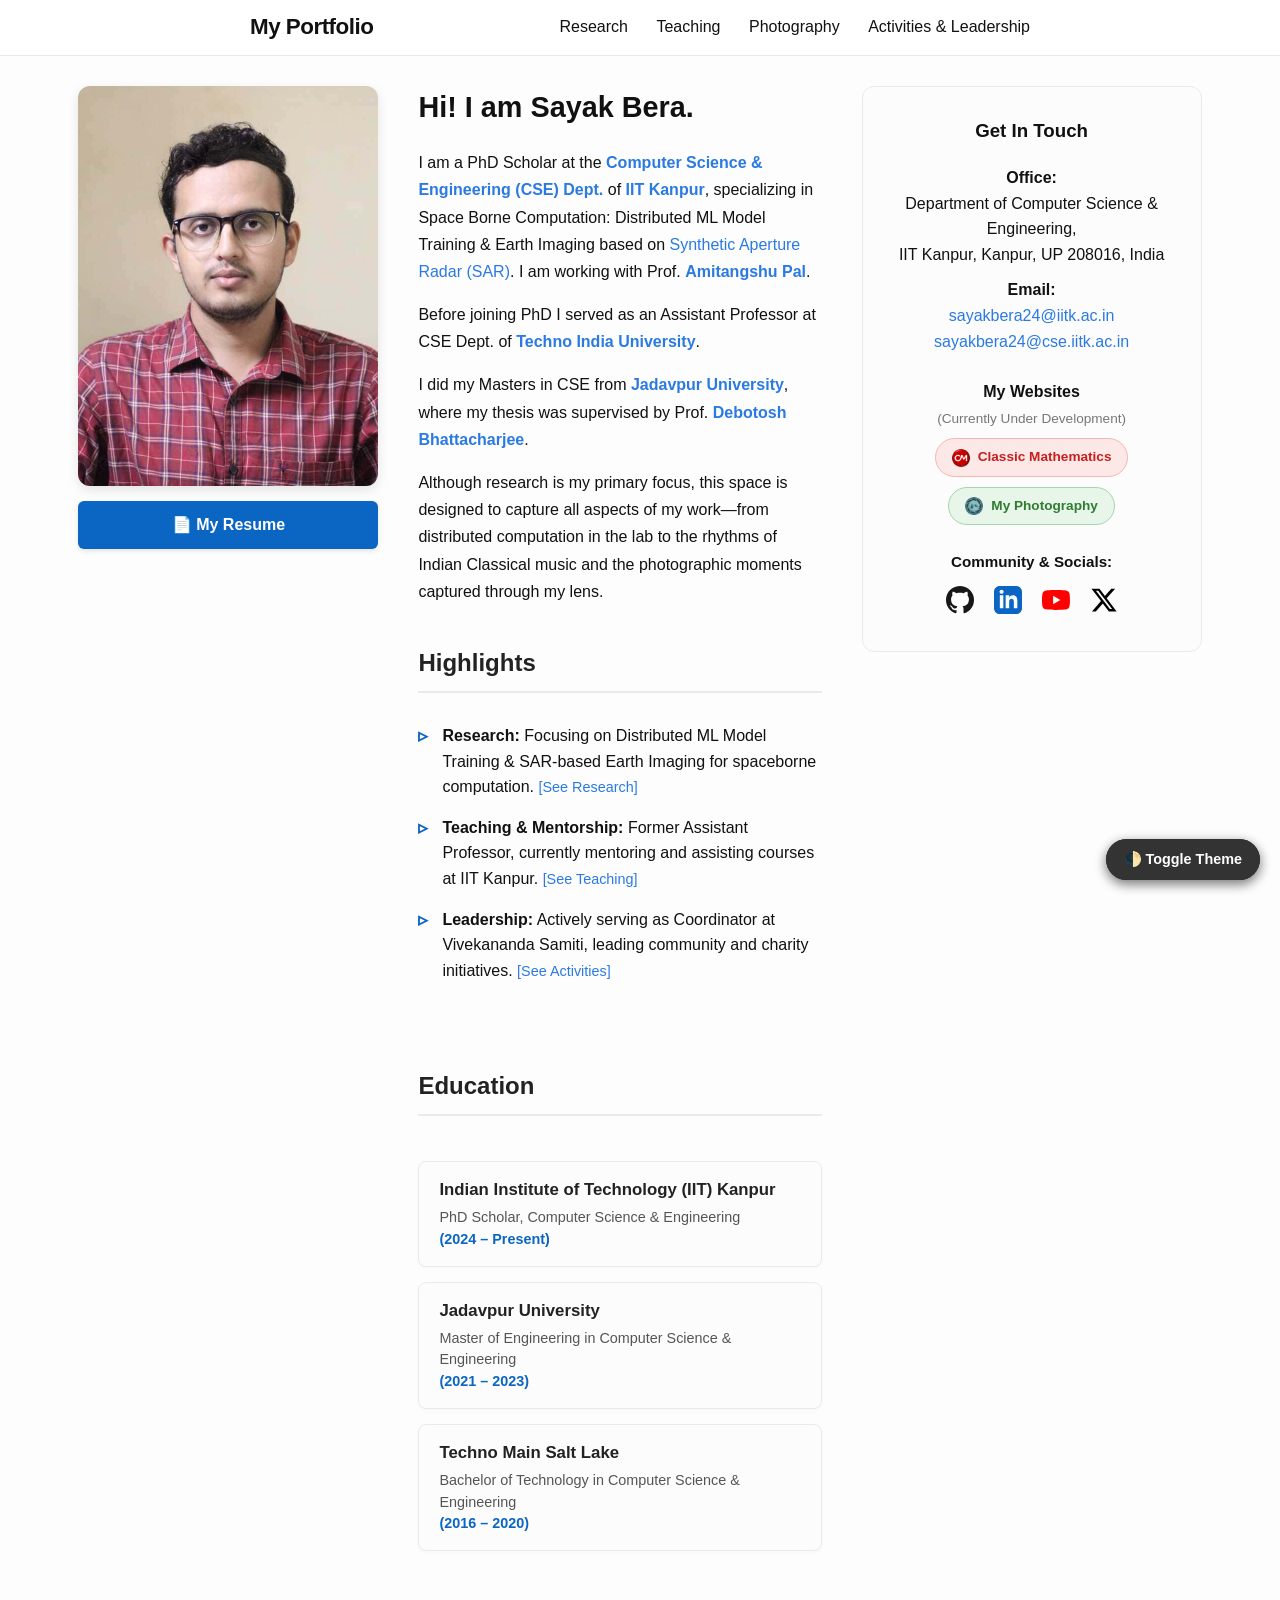
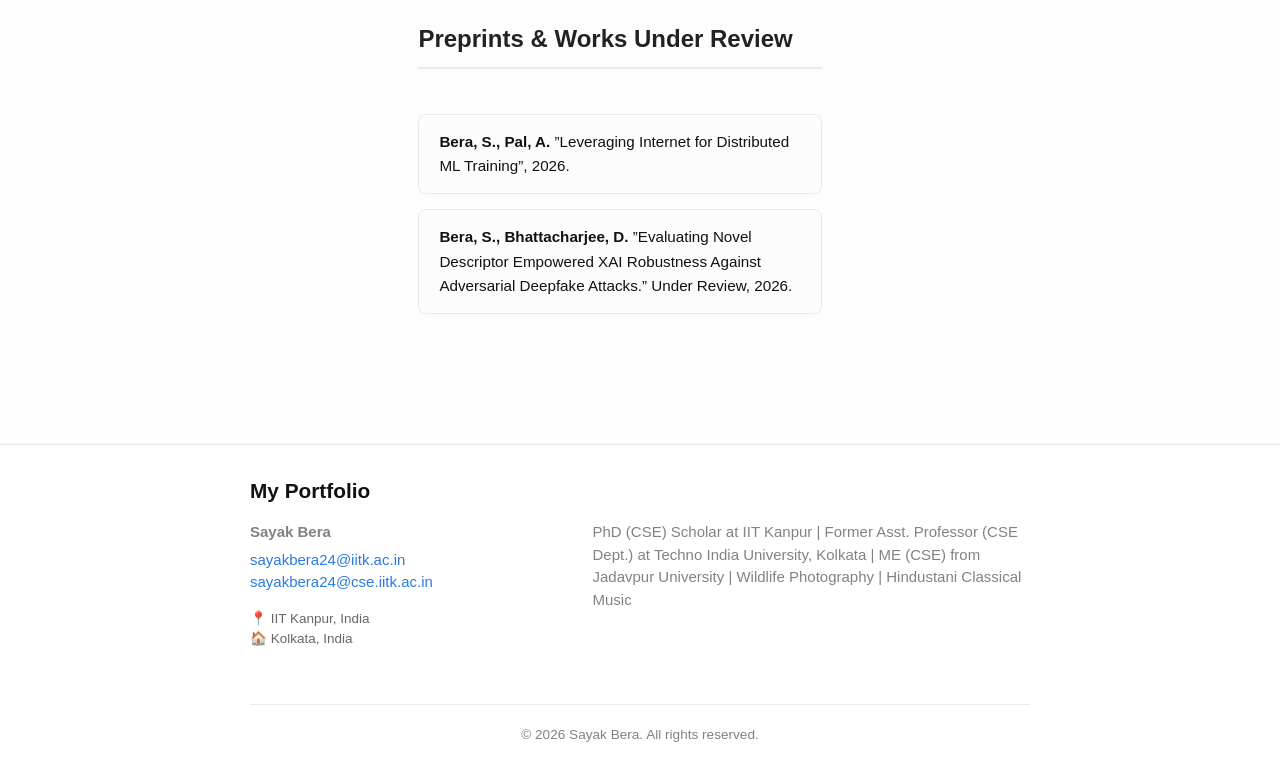
==== index.html @ 22e5bdaf "Initial commit of updated portfolio" ====
<!DOCTYPE html>
<html lang="en">
<head>
  <meta charset="utf-8">
  <meta http-equiv="X-UA-Compatible" content="IE=edge">
  <meta name="viewport" content="width=device-width, initial-scale=1">

  <meta name="description" content="PhD (CSE) Scholar at IIT Kanpur | Former Asst. Professor (CSE Dept.) at Techno India University, Kolkata | ME (CSE) from Jadavpur University | Wildlife Photography | Hindustani Classical Music">
  <meta property="og:title" content="Sayak Bera">
  <meta property="og:type" content="website">
  <meta property="og:url" content="https://sayakbera.github.io/">
  <meta property="og:description" content="PhD (CSE) Scholar at IIT Kanpur | Former Asst. Professor (CSE Dept.) at Techno India University, Kolkata | ME (CSE) from Jadavpur University | Wildlife Photography | Hindustani Classical Music">
  <meta name="twitter:card" content="summary">
  <meta name="twitter:title" content="Sayak Bera">

  <title>Sayak Bera</title>

  <link rel="stylesheet" href="/assets/main.css">
  <link rel="canonical" href="https://sayakbera.github.io/">
</head>
<body>
<header class="site-header" role="banner">
  <div class="wrapper">
    <a class="site-title" rel="author" href="/index.html">My Portfolio</a>

    <nav class="site-nav">
      <input type="checkbox" id="nav-trigger" class="nav-trigger" />
      <label for="nav-trigger">
        <span class="menu-icon">
          <svg viewBox="0 0 18 15" width="18px" height="15px">
            <path d="M18,1.484c0,0.82-0.665,1.484-1.484,1.484H1.484C0.665,2.969,0,2.304,0,1.484l0,0C0,0.665,0.665,0,1.484,0 h15.032C17.335,0,18,0.665,18,1.484L18,1.484z M18,7.516C18,8.335,17.335,9,16.516,9H1.484C0.665,9,0,8.335,0,7.516l0,0 c0-0.82,0.665-1.484,1.484-1.484h15.032C17.335,6.031,18,6.696,18,7.516L18,7.516z M18,13.516C18,14.335,17.335,15,16.516,15H1.484 C0.665,15,0,14.335,0,13.516l0,0c0-0.82,0.665-1.484,1.484-1.484h15.032C17.335,12.031,18,12.696,18,13.516L18,13.516z"/>
          </svg>
        </span>
      </label>
      <div class="trigger">
        <a class="page-link" href="/research.html">Research</a>
        <a class="page-link" href="/teaching.html">Teaching</a>
        <a class="page-link" href="/photography.html">Photography</a>
        <a class="page-link" href="/activity.html">Activities &amp; Leadership</a>
      </div>
    </nav>
  </div>
</header>
<main class="page-content" aria-label="Content">
  <div class="wrapper-wide">
    <div class="hero-container">

      <!-- LEFT COLUMN: Sticky Photo & Resume -->
      <div class="hero-left">
        <img src="profile.jpg" alt="Sayak Bera" class="hero-img">
        <a href="/assets/Sayak_Bera_Resume.pdf" target="_blank" class="resume-btn">📄 My Resume</a>
      </div>

      <!-- MIDDLE COLUMN: Scrolling Content (Bio, Highlights, Education, etc.) -->
      <div class="hero-middle">
        
        <div class="hero-bio">
          <h3 style="margin-top: 0; font-size: 1.8em; margin-bottom: 20px;">Hi! I am <strong>Sayak Bera</strong>.</h3>
          <p>I am a PhD Scholar at the <a href="https://www.cse.iitk.ac.in/index.html" target="_blank" style="text-decoration: none; font-weight: bold;">Computer Science &amp; Engineering (CSE) Dept.</a> of <a href="https://www.iitk.ac.in" target="_blank" style="text-decoration: none; font-weight: bold;">IIT Kanpur</a>, specializing in Space Borne Computation: Distributed ML Model Training &amp; Earth Imaging based on <a href="https://en.wikipedia.org/wiki/Synthetic-aperture_radar" target="_blank">Synthetic Aperture Radar (SAR)</a>. I am working with Prof. <a href="https://www.cse.iitk.ac.in/users/amitangshu/" target="_blank" style="text-decoration: none; font-weight: bold;">Amitangshu Pal</a>.</p>
          <p>Before joining PhD I served as an Assistant Professor at CSE Dept. of <a href="https://www.technoindiauniversity.ac.in/" target="_blank" style="text-decoration: none; font-weight: bold;">Techno India University</a>.</p>
          <p>I did my Masters in CSE from <a href="https://jadavpuruniversity.in/" target="_blank" style="text-decoration: none; font-weight: bold;">Jadavpur University</a>, where my thesis was supervised by Prof. <a href="https://scholar.google.com/citations?user=hI7_HFMAAAAJ&hl=en" target="_blank" style="text-decoration: none; font-weight: bold;">Debotosh Bhattacharjee</a>.</p>
          <p>Although research is my primary focus, this space is designed to capture all aspects of my work—from distributed computation in the lab to the rhythms of Indian Classical music and the photographic moments captured through my lens.</p>
        </div>

        <div class="hero-highlights">
          <h3 class="section-title" style="margin-top: 10px;">Highlights</h3>
          <ul class="highlights-list">
            <li><strong>Research:</strong> Focusing on Distributed ML Model Training &amp; SAR-based Earth Imaging for spaceborne computation. <a href="/research.html" style="font-size: 0.9em;">[See Research]</a></li>
            <li><strong>Teaching & Mentorship:</strong> Former Assistant Professor, currently mentoring and assisting courses at IIT Kanpur. <a href="/teaching.html" style="font-size: 0.9em;">[See Teaching]</a></li>
            <li><strong>Leadership:</strong> Actively serving as Coordinator at Vivekananda Samiti, leading community and charity initiatives. <a href="/activity.html" style="font-size: 0.9em;">[See Activities]</a></li>
            <!-- <li><strong>Arts & Media:</strong> Dedicated Hindustani Classical Vocalist and theatrical performer.</li> -->
          </ul>
        </div>

        <div class="resume-section">
          <h3 class="section-title">Education</h3>
          <div class="info-card">
            <h4><a href="https://www.iitk.ac.in" target="_blank" style="color: inherit; text-decoration: none;">Indian Institute of Technology (IIT) Kanpur</a></h4>
            <p class="card-subtitle">PhD Scholar, Computer Science & Engineering <span>(2024 – Present)</span></p>
          </div>
          <div class="info-card">
            <h4><a href="https://jadavpuruniversity.in/" target="_blank" style="color: inherit; text-decoration: none;">Jadavpur University</a></h4>
            <p class="card-subtitle">Master of Engineering in Computer Science & Engineering <span>(2021 – 2023)</span></p>
          </div>
          <div class="info-card">
            <h4><a href="https://www.technomainsaltlake.ticollege.ac.in/" target="_blank" style="color: inherit; text-decoration: none;">Techno Main Salt Lake</a></h4>
            <p class="card-subtitle">Bachelor of Technology in Computer Science & Engineering <span>(2016 – 2020)</span></p>
          </div>
        </div>

        <div class="resume-section">
          <h3 class="section-title">Preprints & Works Under Review</h3>
          <div class="info-card preprint-card">
            <p><strong>Bera, S., Pal, A.</strong> ”Leveraging Internet for Distributed ML Training”, 2026.</p>
          </div>
          <div class="info-card preprint-card">
            <p><strong>Bera, S., Bhattacharjee, D.</strong> ”Evaluating Novel Descriptor Empowered XAI Robustness Against Adversarial Deepfake Attacks.” Under Review, 2026.</p>
          </div>
        </div>

        <!-- <div class="resume-section" style="margin-bottom: 0;">
          <h3 class="section-title">Honors & Certifications</h3>
          <ul class="highlights-list">
            <li><strong>GATE 2021:</strong> Cleared Graduate Aptitude Test in Engineering with 97+ percentile.</li>
            <li><strong>NPTEL Certifications:</strong> Design and Analysis of Algorithms; Introduction & Data Structure in Python.</li>
          </ul>
        </div> -->

      </div> <!-- End Middle Column -->

      <!-- RIGHT COLUMN: Sticky Get in Touch -->
      <div class="hero-right">
        <div class="theme-card">
          <h3>Get In Touch</h3>
          <p><strong>Office:</strong> <br> Department of Computer Science &amp; Engineering,<br>IIT Kanpur, Kanpur, UP 208016, India</p>
          <p style="margin-bottom: 20px;"><strong>Email:</strong> <br> <a href="mailto:sayakbera24@iitk.ac.in">sayakbera24@iitk.ac.in</a> <br> <a href="mailto:sayakbera24@cse.iitk.ac.in">sayakbera24@cse.iitk.ac.in</a></p>

          <!-- Updated Websites Section -->
          <div style="width: 100%; margin-bottom: 20px;">
            <p style="margin-bottom: 8px;"><strong>My Websites</strong><br><span style="font-size: 0.85em; color: #777;">(Currently Under Development)</span></p>
            <div style="display: flex; gap: 10px; justify-content: center; flex-wrap: wrap;">
              <a href="https://classicmathematics.com" target="_blank" class="website-btn btn-math">
                <img src="/assets/logo/classic_mathematics_logo.png" alt="CM Logo" class="btn-logo"> Classic Mathematics
              </a>
              <a href="/photography.html" class="website-btn btn-photo">
                <img src="/assets/logo/photography_logo.png" alt="Photography Logo" class="btn-logo"> My Photography
              </a>
            </div>
          </div>

          <p style="margin-bottom: 12px; font-size: 0.95em;"><strong>Community &amp; Socials:</strong></p>
          <div style="display: flex; gap: 20px; justify-content: center; align-items: center; flex-wrap: wrap;">
            
            <!-- Google Scholar Icon (Commented Out)
            <a href="https://scholar.google.com/citations?user=hI7_HFMAAAAJ" target="_blank" title="Google Scholar" class="social-icon icon-scholar">
              <svg xmlns="http://www.w3.org/2000/svg" width="28" height="28" viewBox="0 0 24 24" fill="currentColor"><path d="M12 24a7 7 0 1 1 0-14 7 7 0 0 1 0 14zm0-24L0 9.5l4.838 3.911L12 21.433l7.162-8.022L24 9.5 12 0z"/></svg>
            </a>
            -->
            <a href="https://github.com/sayakbera" target="_blank" title="GitHub" class="social-icon icon-github">
              <svg xmlns="http://www.w3.org/2000/svg" width="28" height="28" viewBox="0 0 24 24" fill="currentColor"><path d="M12 0c-6.626 0-12 5.373-12 12 0 5.302 3.438 9.8 8.207 11.387.599.111.793-.261.793-.577v-2.234c-3.338.726-4.033-1.416-4.033-1.416-.546-1.387-1.333-1.756-1.333-1.756-1.089-.745.083-.729.083-.729 1.205.084 1.839 1.237 1.839 1.237 1.07 1.834 2.807 1.304 3.492.997.107-.775.418-1.305.762-1.604-2.665-.305-5.467-1.334-5.467-5.931 0-1.311.469-2.381 1.236-3.221-.124-.303-.535-1.524.117-3.176 0 0 1.008-.322 3.301 1.23.957-.266 1.983-.399 3.003-.404 1.02.005 2.047.138 3.006.404 2.291-1.552 3.297-1.23 3.297-1.23.653 1.653.242 2.874.118 3.176.77.84 1.235 1.911 1.235 3.221 0 4.609-2.807 5.624-5.479 5.921.43.372.823 1.102.823 2.222v3.293c0 .319.192.694.801.576 4.765-1.589 8.199-6.086 8.199-11.386 0-6.627-5.373-12-12-12z"/></svg>
            </a>
            <a href="https://linkedin.com/in/sayakbera" target="_blank" title="LinkedIn" class="social-icon icon-linkedin">
              <svg xmlns="http://www.w3.org/2000/svg" width="28" height="28" viewBox="0 0 24 24" fill="currentColor"><path d="M19 0h-14c-2.761 0-5 2.239-5 5v14c0 2.761 2.239 5 5 5h14c2.762 0 5-2.239 5-5v-14c0-2.761-2.238-5-5-5zm-11 19h-3v-11h3v11zm-1.5-12.268c-.966 0-1.75-.79-1.75-1.764s.784-1.764 1.75-1.764 1.75.79 1.75 1.764-.783 1.764-1.75 1.764zm13.5 12.268h-3v-5.604c0-3.368-4-3.113-4 0v5.604h-3v-11h3v1.765c1.396-2.586 7-2.777 7 2.476v6.759z"/></svg>
            </a>
            <a href="http://www.youtube.com/@sayak_bera" target="_blank" title="YouTube" class="social-icon icon-youtube">
              <svg xmlns="http://www.w3.org/2000/svg" width="28" height="28" viewBox="0 0 24 24" fill="currentColor"><path d="M23.498 6.186a3.016 3.016 0 0 0-2.122-2.136C19.505 3.5 12 3.5 12 3.5s-7.505 0-9.377.55a3.016 3.016 0 0 0-2.122 2.136C0 8.07 0 12 0 12s0 3.93.498 5.814a3.016 3.016 0 0 0 2.122 2.136c1.871.55 9.377.55 9.377.55s7.505 0 9.377-.55a3.016 3.016 0 0 0 2.122-2.136C24 15.93 24 12 24 12s0-3.93-.502-5.814zM9.545 15.568V8.432L15.818 12l-6.273 3.568z"/></svg>
            </a>
            <a href="https://x.com/iamsayakb" target="_blank" title="X (Twitter)" class="social-icon icon-x">
              <svg xmlns="http://www.w3.org/2000/svg" width="28" height="28" viewBox="0 0 24 24" fill="currentColor"><path d="M18.244 2.25h3.308l-7.227 8.26 8.502 11.24H16.17l-5.214-6.817L4.99 21.75H1.68l7.73-8.835L1.254 2.25H8.08l4.713 6.231zm-1.161 17.52h1.833L7.084 4.126H5.117z"/></svg>
            </a>
          </div>
        </div>
      </div>

    </div>
  </div>
</main>

<footer class="site-footer h-card">
  <data class="u-url" href="/index.html"></data>

  <div class="wrapper">
    <h2 class="footer-heading">My Portfolio</h2>

    <div class="footer-col-wrapper">
      <div class="footer-col footer-col-1">
        <ul class="contact-list">
          <li class="p-name" style="font-weight: bold; margin-bottom: 5px;">Sayak Bera</li>
          <li><a class="u-email" href="mailto:sayakbera24@iitk.ac.in">sayakbera24@iitk.ac.in</a></li>
          <li><a class="u-email" href="mailto:sayakbera24@cse.iitk.ac.in">sayakbera24@cse.iitk.ac.in</a></li>
          <li style="margin-top: 15px; font-size: 0.9em; color: #666;"><strong>📍</strong> IIT Kanpur, India</li>
          <li style="font-size: 0.9em; color: #666;"><strong>🏠</strong> Kolkata, India</li>
        </ul>
      </div>

      <div class="footer-col footer-col-3">
        <p>PhD (CSE) Scholar at IIT Kanpur | Former Asst. Professor (CSE Dept.) at Techno India University, Kolkata | ME (CSE) from Jadavpur University | Wildlife Photography | Hindustani Classical Music</p>
      </div>
    </div>
    
    <!-- New Copyright Statement -->
    <div class="copyright">
      &copy; 2026 Sayak Bera. All rights reserved.
    </div>
  </div>
</footer>

<button class="theme-toggle-btn" onclick="toggleTheme()" aria-label="Toggle dark mode">🌓 Toggle Theme</button>
<script src="/assets/theme.js"></script>
</body>
</html>

<button class="theme-toggle-btn" onclick="toggleTheme()" aria-label="Toggle dark mode">🌓 Toggle Theme</button>
<script src="/assets/theme.js"></script>
</body>
</html>
---- assets/main.css ----
/* ==========================================================================
   Sayak Bera — portfolio site stylesheet
   Single shared file for layout (minima-style header/nav/footer), dark mode,
   and every page's component styles. Loaded once by every page so nothing
   is duplicated or out of sync between pages.
   ========================================================================== */

:root {
  --text-color: #111;
  --bg-color: #fdfdfd;
  --grey-color: #828282;
  --grey-color-dark: #424242;
  --spacing-unit: 30px;
}

* { box-sizing: border-box; }
html { font-size: 100%; }

body {
  margin: 0;
  padding: 0;
  font-family: -apple-system, BlinkMacSystemFont, "Segoe UI", Helvetica, Arial, sans-serif;
  font-size: 16px;
  line-height: 1.5;
  color: var(--text-color);
  background-color: var(--bg-color);
  -webkit-text-size-adjust: 100%;
  -webkit-font-smoothing: antialiased;
  transition: background-color 0.3s ease, color 0.3s ease;
}

h1, h2, h3, h4, h5, h6, p, blockquote, pre, ul, ol, dl, figure { margin: 0 0 15px 0; }
img { max-width: 100%; vertical-align: middle; }
a { color: #2a7ae2; text-decoration: none; }
a:hover { text-decoration: underline; }

.wrapper { max-width: 840px; margin: 0 auto; padding: 0 30px; }
@media screen and (max-width: 800px) { .wrapper { max-width: 100%; padding: 0 20px; } }

/* Wider wrapper used for the homepage's main content so it uses more of a
   landscape monitor, while the header/footer keep the standard width. */
.wrapper-wide { max-width: min(1400px, 94vw); margin: 0 auto; padding: 0 40px; }
@media screen and (max-width: 800px) { .wrapper-wide { padding: 0 20px; } }

/* ---------------------------------------------------------------------- */
/* Site header / nav                                                      */
/* ---------------------------------------------------------------------- */
.site-header { border-bottom: 1px solid #e8e8e8; min-height: 55.95px; position: relative; background-color: #fff; }

.site-title { font-size: 1.4rem; font-weight: 700; line-height: 54px; letter-spacing: -0.5px; margin-bottom: 0; float: left; color: #111 !important; text-decoration: none; }
.site-title:hover { text-decoration: none; }

.site-nav { float: right; line-height: 54px; }
.site-nav .nav-trigger { display: none; }
.site-nav .menu-icon { display: none; }
.site-nav .page-link { color: var(--text-color); line-height: 1.5; margin-left: 24px; font-weight: 500; }

@media screen and (max-width: 600px) {
  .site-nav {
    position: absolute; top: 9px; right: 15px;
    background-color: #fdfdfd; border: 1px solid #e8e8e8; border-radius: 5px;
    text-align: right; z-index: 10;
  }
  .site-nav label[for="nav-trigger"] { display: block; float: right; width: 36px; height: 36px; z-index: 2; cursor: pointer; }
  .site-nav .menu-icon { display: block; float: right; width: 36px; height: 26px; line-height: 0; padding-top: 10px; text-align: center; }
  .site-nav .menu-icon > svg { fill: #424242; }
  .site-nav input ~ .trigger { clear: both; display: none; }
  .site-nav input:checked ~ .trigger { display: block; padding-bottom: 5px; }
  .site-nav .page-link { display: block; padding: 5px 10px; margin: 0; }
}

/* ---------------------------------------------------------------------- */
/* Page content                                                           */
/* ---------------------------------------------------------------------- */
.page-content { padding: var(--spacing-unit) 0; flex: 1; }

/* ---------------------------------------------------------------------- */
/* Site footer                                                            */
/* ---------------------------------------------------------------------- */
.site-footer { border-top: 1px solid #e8e8e8; padding: var(--spacing-unit) 0; background-color: #fff; margin-top: 40px; }
.footer-heading { font-size: 1.3rem; margin-bottom: 15px; }
.contact-list { list-style: none; margin-left: 0; padding-left: 0; }
.footer-col-wrapper { display: flex; flex-wrap: wrap; gap: 30px; font-size: 15px; color: var(--grey-color); }
.footer-col { flex: 1; min-width: 220px; }
.footer-col-3 { flex: 1.4; }
@media screen and (max-width: 600px) { .footer-col-wrapper { flex-direction: column; } }

.footer-socials { display: flex; gap: 16px; margin-top: 16px; align-items: center; }
.footer-socials .social-icon { display: inline-flex; }

/* Shared "social icon" styling used in both the Get In Touch card and the footer */
.social-icon { transition: transform 0.2s ease; }
.social-icon:hover { transform: scale(1.1); }
.social-icon.icon-github { color: #181717; }
.social-icon.icon-linkedin { color: #0A66C2; }
.social-icon.icon-youtube { color: #FF0000; }
.social-icon.icon-x { color: #000000; }

hr { border: 0; border-top: 1px solid #e8e8e8; margin: 30px 0; }
::selection { background: #d6e6ff; }
a:focus-visible, button:focus-visible, summary:focus-visible { outline: 2px solid #0A66C2; outline-offset: 2px; }

/* ---------------------------------------------------------------------- */
/* Theme toggle button (single definition, single script in theme.js)     */
/* ---------------------------------------------------------------------- */
.theme-toggle-btn {
  position: fixed; bottom: 20px; right: 20px;
  background: #333; color: #fff; border: none; border-radius: 50px;
  padding: 12px 18px; cursor: pointer; z-index: 1000;
  box-shadow: 0 4px 12px rgba(0,0,0,0.3); transition: background 0.3s;
  font-weight: bold; font-size: 0.9em;
}

/* ==========================================================================
   HOME PAGE — hero + layout grid (UPDATED)
   ========================================================================== */
.hero-container { 
  display: grid; 
  grid-template-columns: 300px 1fr 340px; 
  grid-template-areas: "left middle right";
  gap: 40px; 
  margin-bottom: 60px; 
  align-items: start; 
}

/* Left Column: Fixed */
.hero-left { grid-area: left; display: flex; flex-direction: column; position: sticky; top: 30px; }
.hero-img { width: 100%; height: auto; object-fit: cover; border-radius: 12px; box-shadow: 0 4px 12px rgba(0,0,0,0.1); margin-bottom: 15px; }
.resume-btn { text-align: center; width: 100%; padding: 12px 0; background-color: #0A66C2; color: white !important; text-decoration: none; border-radius: 6px; font-weight: bold; transition: all 0.2s; display: inline-block; box-sizing: border-box; box-shadow: 0 2px 5px rgba(0,0,0,0.1); }
.resume-btn:hover { transform: translateY(-2px); box-shadow: 0 4px 10px rgba(0,0,0,0.2); text-decoration: none; }

/* Middle Column: Scrolling */
.hero-middle { grid-area: middle; display: flex; flex-direction: column; gap: 30px; }
.hero-bio p { margin: 0 0 16px 0; line-height: 1.7; }
.hero-bio p:last-child { margin-bottom: 0; }

.highlights-list { list-style-type: none; padding: 0; margin: 0; }
.highlights-list li { margin-bottom: 15px; padding-left: 24px; position: relative; line-height: 1.6; }
.highlights-list li::before { content: "▹"; position: absolute; left: 0; color: #0A66C2; font-weight: bold; font-size: 1.2em; top: -2px; }

/* Resume Info Cards */
.resume-section { display: flex; flex-direction: column; gap: 15px; }
.info-card { background-color: #fcfcfc; border: 1px solid #eaeaea; border-radius: 8px; padding: 15px 20px; box-shadow: 0 2px 4px rgba(0,0,0,0.02); }
.info-card h4 { margin: 0 0 5px 0; font-size: 1.05em; color: #222; }
.card-subtitle { margin: 0; font-size: 0.9em; color: #555; display: flex; justify-content: space-between; flex-wrap: wrap; }
.card-subtitle span { font-weight: bold; color: #0A66C2; }
.preprint-card p { margin: 0; font-size: 0.95em; line-height: 1.6; }

/* Right Column: Fixed */
.hero-right { grid-area: right; display: flex; flex-direction: column; position: sticky; top: 30px; }
.theme-card { display: flex; flex-direction: column; align-items: center; text-align: center; padding: 30px; background-color: #fcfcfc; border-radius: 12px; border: 1px solid #eaeaea; width: 100%; box-sizing: border-box; }
.theme-card h3 { margin-top: 0; margin-bottom: 15px; }
.theme-card p { margin: 5px 0; line-height: 1.6; }
.social-icon.icon-scholar { color: #4285F4; }

/* Website Buttons with Logos */
.website-btn {
  display: inline-flex; align-items: center; gap: 8px;
  padding: 8px 16px; border-radius: 20px; font-size: 0.85em; font-weight: 600; text-decoration: none; transition: all 0.2s; border: 1px solid transparent;
}
.btn-logo { width: 18px; height: 18px; object-fit: contain; }
.website-btn:hover { transform: translateY(-1px); text-decoration: none; }

/* Classic Math (Light Red-ish) */
.btn-math { background-color: #fde8e8; color: #c81e1e !important; border-color: #f8b4b4; }
.btn-math:hover { background-color: #c81e1e; color: #ffffff !important; }

/* My Photography (Light Green-ish) */
.btn-photo { background-color: #e8f5e9; color: #2e7d32 !important; border-color: #a5d6a7; }
.btn-photo:hover { background-color: #2e7d32; color: #ffffff !important; }

/* Copyright Statement */
.copyright { text-align: center; font-size: 0.85em; color: var(--grey-color); margin-top: 40px; padding-top: 20px; border-top: 1px solid #eaeaea; }

/* Threshold 1 (Tablets) */
@media (max-width: 1150px) {
  .hero-container {
    grid-template-columns: 300px 1fr;
    grid-template-areas: "left middle" "right right";
  }
  .hero-right { position: static; align-items: center; margin-top: 20px; }
  .theme-card { max-width: 500px; }
}

/* Threshold 2 (Smartphones) */
@media (max-width: 850px) {
  .hero-container {
    grid-template-columns: 1fr;
    justify-items: center; 
    grid-template-areas: "left" "middle" "right";
  }
  .hero-left { position: static; max-width: 500px; width: 100%; }
  .hero-middle { text-align: center; }
  .card-subtitle { justify-content: center; gap: 10px; }
}

/* ==========================================================================
   ACTIVITY PAGE
   ========================================================================== */
.activity-intro { text-align: center; margin-bottom: 50px; color: #555; font-size: 1.1em; }
.section-title { border-bottom: 2px solid #eaeaea; padding-bottom: 10px; margin-top: 40px; margin-bottom: 30px; font-size: 1.5em; color: #222; }

.leadership-card { border-left: 4px solid #F4B400; padding: 15px 20px; background-color: #fcfcfc; margin-bottom: 20px; border-radius: 0 8px 8px 0; box-shadow: 0 2px 4px rgba(0,0,0,0.05); }
.leadership-role { margin: 0 0 5px 0; font-size: 1.2em; color: #333; }
.leadership-org { font-weight: bold; color: #0A66C2; text-decoration: none; }
.leadership-org:hover { text-decoration: underline; }
.leadership-desc { margin: 10px 0 0 0; color: #555; line-height: 1.6; }
.leadership-date { font-size: 0.85em; color: #888; text-transform: uppercase; letter-spacing: 1px; font-weight: bold; }

.featured-videos { display: grid; grid-template-columns: repeat(auto-fit, minmax(300px, 1fr)); gap: 30px; margin-bottom: 40px; }
.video-wrapper { position: relative; padding-bottom: 56.25%; height: 0; overflow: hidden; border-radius: 10px; box-shadow: 0 4px 12px rgba(0,0,0,0.1); background-color: #000; }
.video-wrapper iframe { position: absolute; top: 0; left: 0; width: 100%; height: 100%; border: 0; }
.video-caption { text-align: center; font-size: 0.9em; color: #666; margin-top: 10px; font-style: italic; }

.arts-grid { display: grid; grid-template-columns: repeat(auto-fit, minmax(300px, 1fr)); gap: 20px; margin-bottom: 40px; }
.art-card { border: 1px solid #eaeaea; border-radius: 10px; padding: 20px; background-color: #fff; box-shadow: 0 2px 8px rgba(0,0,0,0.04); transition: transform 0.2s; }
.art-card:hover { transform: translateY(-3px); box-shadow: 0 6px 15px rgba(0,0,0,0.08); }
.art-icon { font-size: 2em; margin-bottom: 10px; display: inline-block; }
.art-title { margin: 0 0 10px 0; color: #222; }
.art-desc { font-size: 0.95em; color: #666; line-height: 1.5; margin-bottom: 15px; }

details.video-dropdown { background-color: #f9f9f9; border-radius: 6px; padding: 10px; margin-top: 10px; }
details.video-dropdown summary { font-weight: 600; cursor: pointer; outline: none; color: #E1306C; font-size: 0.9em; display: flex; align-items: center; }
details.video-dropdown summary::before { content: "▶"; margin-right: 8px; font-size: 0.8em; }
.video-list { list-style: none; padding-left: 0; margin: 10px 0 0 0; }
.video-list li { margin-bottom: 8px; font-size: 0.9em; border-bottom: 1px solid #eaeaea; padding-bottom: 8px; }
.video-list li:last-child { border-bottom: none; padding-bottom: 0; margin-bottom: 0; }
.video-list a { color: #0A66C2; text-decoration: none; display: flex; align-items: center; gap: 8px; }
.video-list a:hover { color: #004182; text-decoration: underline; }

.recreation-box { background-color: #f9f9f9; padding: 20px; border-radius: 8px; border: 1px solid #eaeaea; margin-top: 30px; }
.recreation-box p { margin: 0; color: #555; }

/* ==========================================================================
   PHOTOGRAPHY PAGE
   ========================================================================== */
.photography-intro { text-align: center; margin-bottom: 50px; color: #555; font-size: 1.1em; }

.action-button { display: inline-flex; align-items: center; gap: 10px; background-color: #fcfcfc; border: 1px solid #eaeaea; padding: 10px 20px; border-radius: 30px; text-decoration: none; font-weight: bold; transition: all 0.2s; box-shadow: 0 2px 5px rgba(0,0,0,0.05); }
.action-button:hover { transform: translateY(-2px); text-decoration: none; }
.archive-button { color: #333; margin-top: 15px; }
.archive-button:hover { background-color: #333; color: white; }
.iitk-button { color: #0A66C2; font-size: 0.9em; }
.iitk-button:hover { background-color: #0A66C2; color: white; }

.gallery-section { margin-bottom: 60px; }
.gallery-title { border-bottom: 2px solid #eaeaea; padding-bottom: 10px; margin-bottom: 20px; font-size: 1.5em; display: flex; justify-content: space-between; align-items: baseline; flex-wrap: wrap; }

.hero-img.gallery-hero { width: 100%; aspect-ratio: 16 / 9; height: auto; object-fit: cover; border-radius: 8px; margin-bottom: 15px; transition: transform 0.3s ease, box-shadow 0.3s ease; }
.hero-img.gallery-hero:hover { transform: scale(1.02); box-shadow: 0 5px 15px rgba(0,0,0,0.15); z-index: 10; position: relative; }

.gallery-grid { display: grid; grid-template-columns: repeat(3, 1fr); gap: 15px; margin-bottom: 20px; }
.gallery-img { width: 100%; aspect-ratio: 4 / 3; object-fit: cover; border-radius: 8px; transition: transform 0.3s ease, box-shadow 0.3s ease; }
.gallery-img:hover { transform: scale(1.04); box-shadow: 0 5px 15px rgba(0,0,0,0.15); z-index: 10; position: relative; }
@media (max-width: 768px) { .gallery-grid { grid-template-columns: repeat(1, 1fr); } }

/* ==========================================================================
   RESEARCH PAGE (UPDATED - Vertical Stack)
   ========================================================================== */
.research-container { max-width: 900px; margin: 0 auto; } /* Optimized width for comfortable reading */
.research-intro { text-align: center; margin-bottom: 60px; color: #555; font-size: 1.1em; max-width: 760px; margin-left: auto; margin-right: auto; }

.research-section { 
  display: flex; 
  flex-direction: column; /* Stacks image on top, text on bottom */
  align-items: flex-start; 
  gap: 25px; /* Spacing between the image and the text */
  margin-bottom: 80px; 
  width: 100%;
}
.research-section.reverse { 
  flex-direction: column; /* Ignores the previous reverse class so everything is uniform */
}

.research-media { width: 100%; display: block; }
.research-info { width: 100%; display: block; }

.research-img { 
  width: 100%; 
  aspect-ratio: 16 / 9; /* Strictly 16:9 */
  object-fit: cover; 
  border-radius: 12px; 
  box-shadow: 0 10px 25px rgba(0,0,0,0.1); 
  transition: transform 0.3s ease; 
  display: block; 
  margin: 0; 
}
.research-img:hover { transform: translateY(-3px); }

.research-title { color: #222; margin-top: 0; border-bottom: 2px solid #eaeaea; padding-bottom: 10px; margin-bottom: 15px; font-size: 1.6em; }
.research-description { line-height: 1.7; color: #444; }
.research-description p:last-child { margin-bottom: 0; }

/* Responsive threshold: Stacks and center-aligns everything below the image */
@media (max-width: 950px) {
  .research-section, .research-section.reverse { 
    flex-direction: column; 
    align-items: center; 
    text-align: center; 
  }
  .research-media, .research-info { 
    flex: 1 1 auto; 
    width: 100%; 
    max-width: 800px; 
  }
  .research-img { 
    height: auto; 
    aspect-ratio: 16 / 9; /* Prevents the image from being distorted when stacked */
  }
}

/* ==========================================================================
   TEACHING PAGE
   ========================================================================== */
.teaching-intro { text-align: center; margin-bottom: 50px; color: #555; font-size: 1.1em; max-width: 800px; margin-left: auto; margin-right: auto; line-height: 1.7; }
.page-subheading { border-bottom: 2px solid #eaeaea; padding-bottom: 10px; margin-top: 40px; }

.teaching-card { padding: 15px 20px; background-color: #fcfcfc; margin-bottom: 25px; border-radius: 0 8px 8px 0; box-shadow: 0 2px 4px rgba(0,0,0,0.05); }
.teaching-card h3 { margin-top: 0; margin-bottom: 5px; }
.teaching-card h3 a { text-decoration: none; color: inherit; }
.teaching-role { margin: 0 0 10px 0; font-weight: bold; color: #555; }
.teaching-card ul { margin: 0; padding-left: 20px; line-height: 1.6; }
.teaching-card.iitk { border-left: 4px solid #4285F4; }
.teaching-card.techno { border-left: 4px solid #E1306C; }
.teaching-card.ju { border-left: 4px solid #34A853; margin-bottom: 40px; }

.mentorship-box { background-color: #f9f9f9; padding: 20px; border-radius: 8px; border: 1px solid #eaeaea; }
.mentorship-box ol { margin: 0; padding-left: 20px; line-height: 1.8; }

/* ==========================================================================
   TEACHING PAGE — Classic Mathematics Highlight Box
   ========================================================================== */
.cm-highlight-box {
  background-color: #fdf6f6;
  border: 1px solid #f8b4b4;
  border-radius: 12px;
  padding: 30px;
  margin-bottom: 40px;
  box-shadow: 0 4px 12px rgba(200, 30, 30, 0.05);
}
.cm-header {
  display: flex;
  align-items: center;
  gap: 20px;
  margin-bottom: 20px;
  border-bottom: 1px solid #f8b4b4;
  padding-bottom: 15px;
}
.cm-logo-large {
  width: 60px;
  height: 60px;
  object-fit: contain;
}
.cm-title-group h3 {
  margin: 0 0 5px 0;
  color: #c81e1e;
  font-size: 1.5em;
}
.cm-subtitle {
  margin: 0;
  color: #c81e1e;
  font-weight: 600;
  font-size: 0.9em;
  opacity: 0.8;
}
.cm-body p {
  line-height: 1.7;
  margin-bottom: 15px;
  color: #444;
}
.cm-body p:last-of-type {
  margin-bottom: 0;
}

/* ==========================================================================
   DARK MODE — single consolidated set of overrides for every page
   ========================================================================== */
body.dark-theme { background-color: #121212; color: #e0e0e0; }
body.dark-theme a { color: #64b5f6 !important; }
body.dark-theme svg { fill: #e0e0e0 !important; }
body.dark-theme h1, body.dark-theme h2, body.dark-theme h3, body.dark-theme h4,
body.dark-theme p, body.dark-theme span, body.dark-theme strong, body.dark-theme em,
body.dark-theme li, body.dark-theme summary, body.dark-theme div { color: #e0e0e0 !important; }

/* Header + footer chrome */
body.dark-theme .site-header,
body.dark-theme .site-footer { background-color: #121212 !important; border-color: #333 !important; }
body.dark-theme .site-title { color: #e0e0e0 !important; }
@media (max-width: 600px) {
  body.dark-theme .site-nav { background-color: #1e1e1e !important; border-color: #333 !important; }
}
body.dark-theme .site-nav .menu-icon > svg path { fill: #e0e0e0 !important; }

/* Cards / panels across every page */
body.dark-theme .theme-card,
body.dark-theme .leadership-card,
body.dark-theme .art-card,
body.dark-theme .teaching-card,
body.dark-theme .recreation-box,
body.dark-theme .mentorship-box,
body.dark-theme details.video-dropdown,
body.dark-theme details.species-checklist {
  background-color: #1e1e1e !important;
  border-color: #333 !important;
  box-shadow: 0 4px 10px rgba(0,0,0,0.3) !important;
}

/* Borders / dividers */
body.dark-theme .section-header,
body.dark-theme .section-title,
body.dark-theme .research-title,
body.dark-theme .gallery-title,
body.dark-theme .page-subheading,
body.dark-theme hr,
body.dark-theme .video-list li { border-color: #333 !important; }

/* Buttons / badges (leave the blue resume button as-is) */
body.dark-theme .action-button:not(.resume-btn),
body.dark-theme .archive-button,
body.dark-theme .iitk-button {
  background-color: #1e1e1e !important;
  color: #64b5f6 !important;
  border-color: #444 !important;
}
body.dark-theme .action-button:not(.resume-btn):hover { background-color: #333 !important; }

body.dark-theme .theme-toggle-btn { background: #f1f1f1; color: #333; }

/* Fix Text Selection Visibility in Dark Mode */
body.dark-theme ::selection { background: #004d99; color: #ffffff; }

/* Copyright Border */
body.dark-theme .copyright { border-color: #333; }

/* Info Cards inside Resume Sections */
body.dark-theme .info-card { background-color: #1e1e1e !important; border-color: #333 !important; }
body.dark-theme .card-subtitle span { color: #64b5f6 !important; }

/* Website Buttons Dark Mode Adaptations */
body.dark-theme .btn-math { background-color: #4a1919; color: #ff8a80 !important; border-color: #6b2626; }
body.dark-theme .btn-math:hover { background-color: #ff8a80; color: #121212 !important; }

body.dark-theme .btn-photo { background-color: #1b3a1e; color: #81c784 !important; border-color: #29562d; }
body.dark-theme .btn-photo:hover { background-color: #81c784; color: #121212 !important; }

body.dark-theme .highlights-list li::before { color: #64b5f6; }

/* Classic Mathematics Box Dark Mode Adjustments */
body.dark-theme .cm-highlight-box {
  background-color: #2a1111 !important;
  border-color: #5c1b1b !important;
  box-shadow: 0 4px 12px rgba(0, 0, 0, 0.3) !important;
}
body.dark-theme .cm-header {
  border-bottom-color: #5c1b1b !important;
}
body.dark-theme .cm-title-group h3,
body.dark-theme .cm-subtitle {
  color: #ff8a80 !important;
}
body.dark-theme .cm-body p {
  color: #e0e0e0 !important;
}
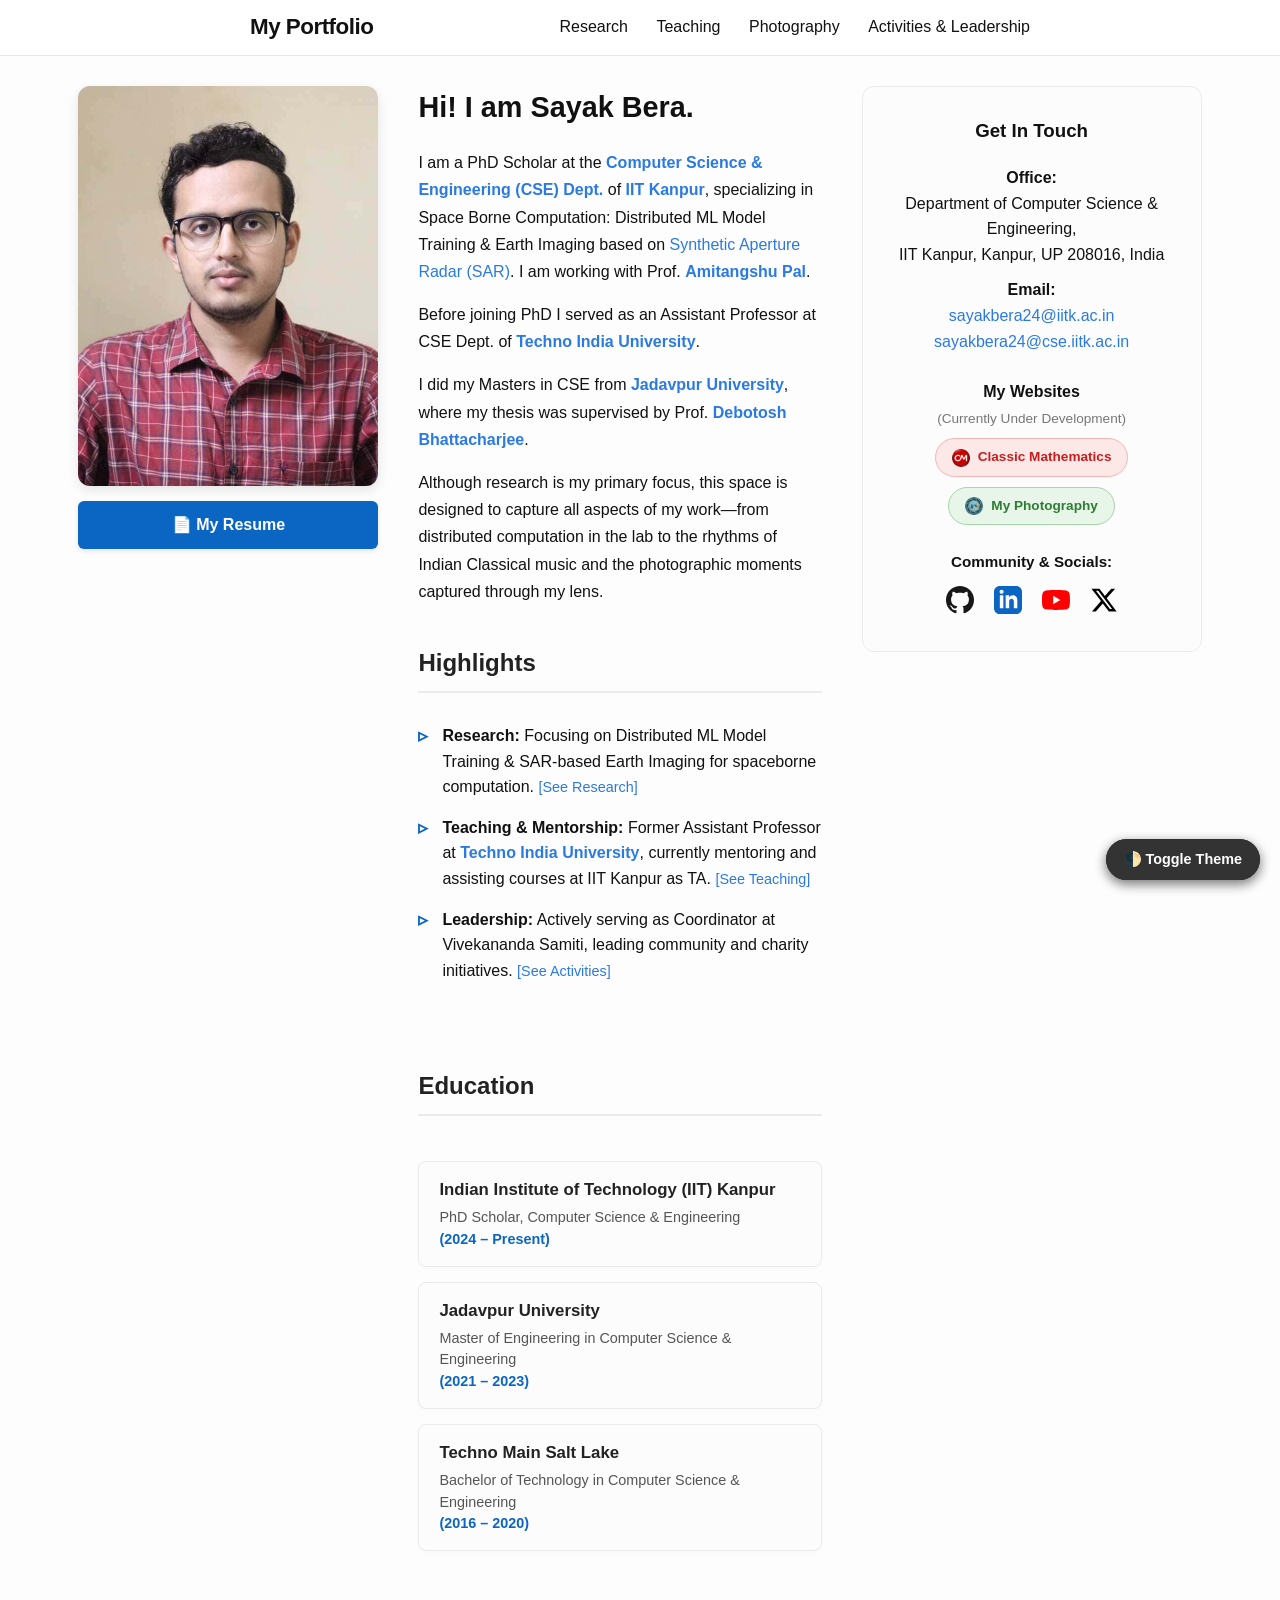
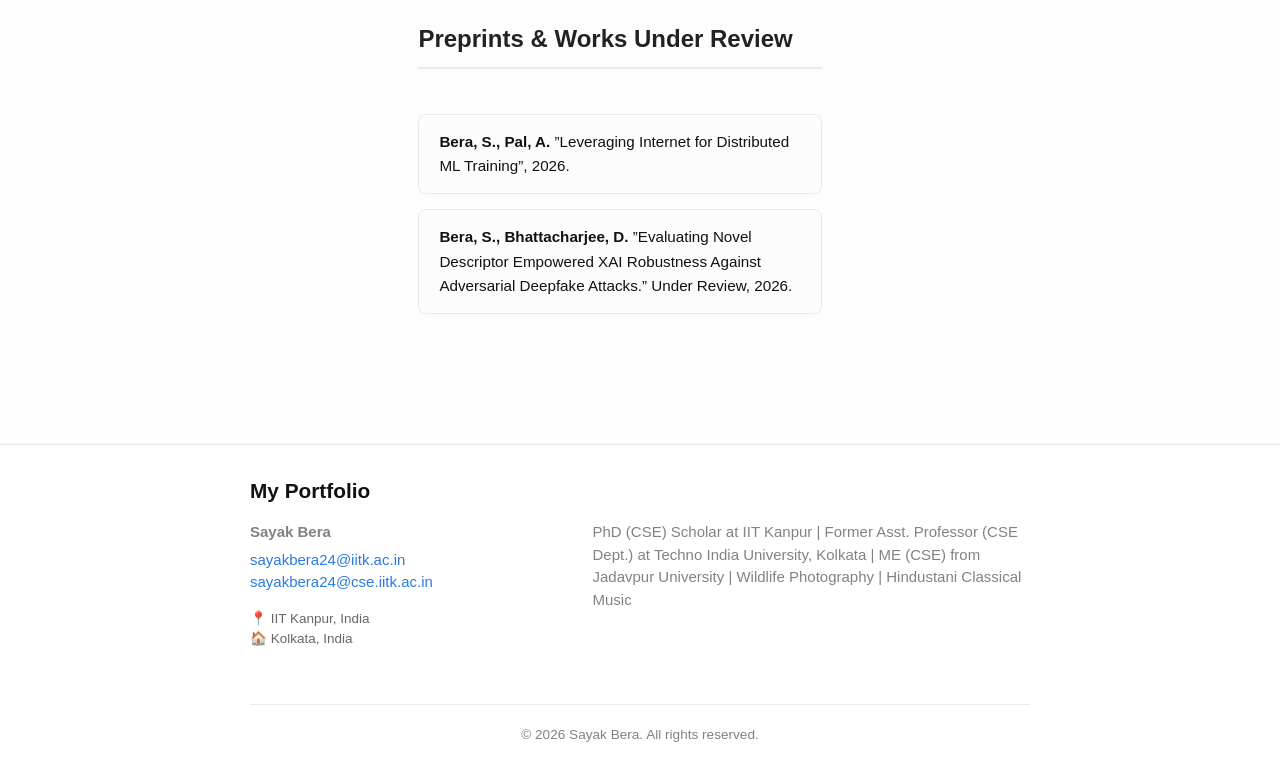
==== commit f8a47995: "Update index.html" ====
--- a/index.html
+++ b/index.html
@@ -66,7 +66,7 @@
           <h3 class="section-title" style="margin-top: 10px;">Highlights</h3>
           <ul class="highlights-list">
             <li><strong>Research:</strong> Focusing on Distributed ML Model Training &amp; SAR-based Earth Imaging for spaceborne computation. <a href="/research.html" style="font-size: 0.9em;">[See Research]</a></li>
-            <li><strong>Teaching & Mentorship:</strong> Former Assistant Professor, currently mentoring and assisting courses at IIT Kanpur. <a href="/teaching.html" style="font-size: 0.9em;">[See Teaching]</a></li>
+            <li><strong>Teaching & Mentorship:</strong> Former Assistant Professor at <a href="https://www.technoindiauniversity.ac.in/" target="_blank" style="text-decoration: none; font-weight: bold;">Techno India University</a>, currently mentoring and assisting courses at IIT Kanpur as TA. <a href="/teaching.html" style="font-size: 0.9em;">[See Teaching]</a></li>
             <li><strong>Leadership:</strong> Actively serving as Coordinator at Vivekananda Samiti, leading community and charity initiatives. <a href="/activity.html" style="font-size: 0.9em;">[See Activities]</a></li>
             <!-- <li><strong>Arts & Media:</strong> Dedicated Hindustani Classical Vocalist and theatrical performer.</li> -->
           </ul>
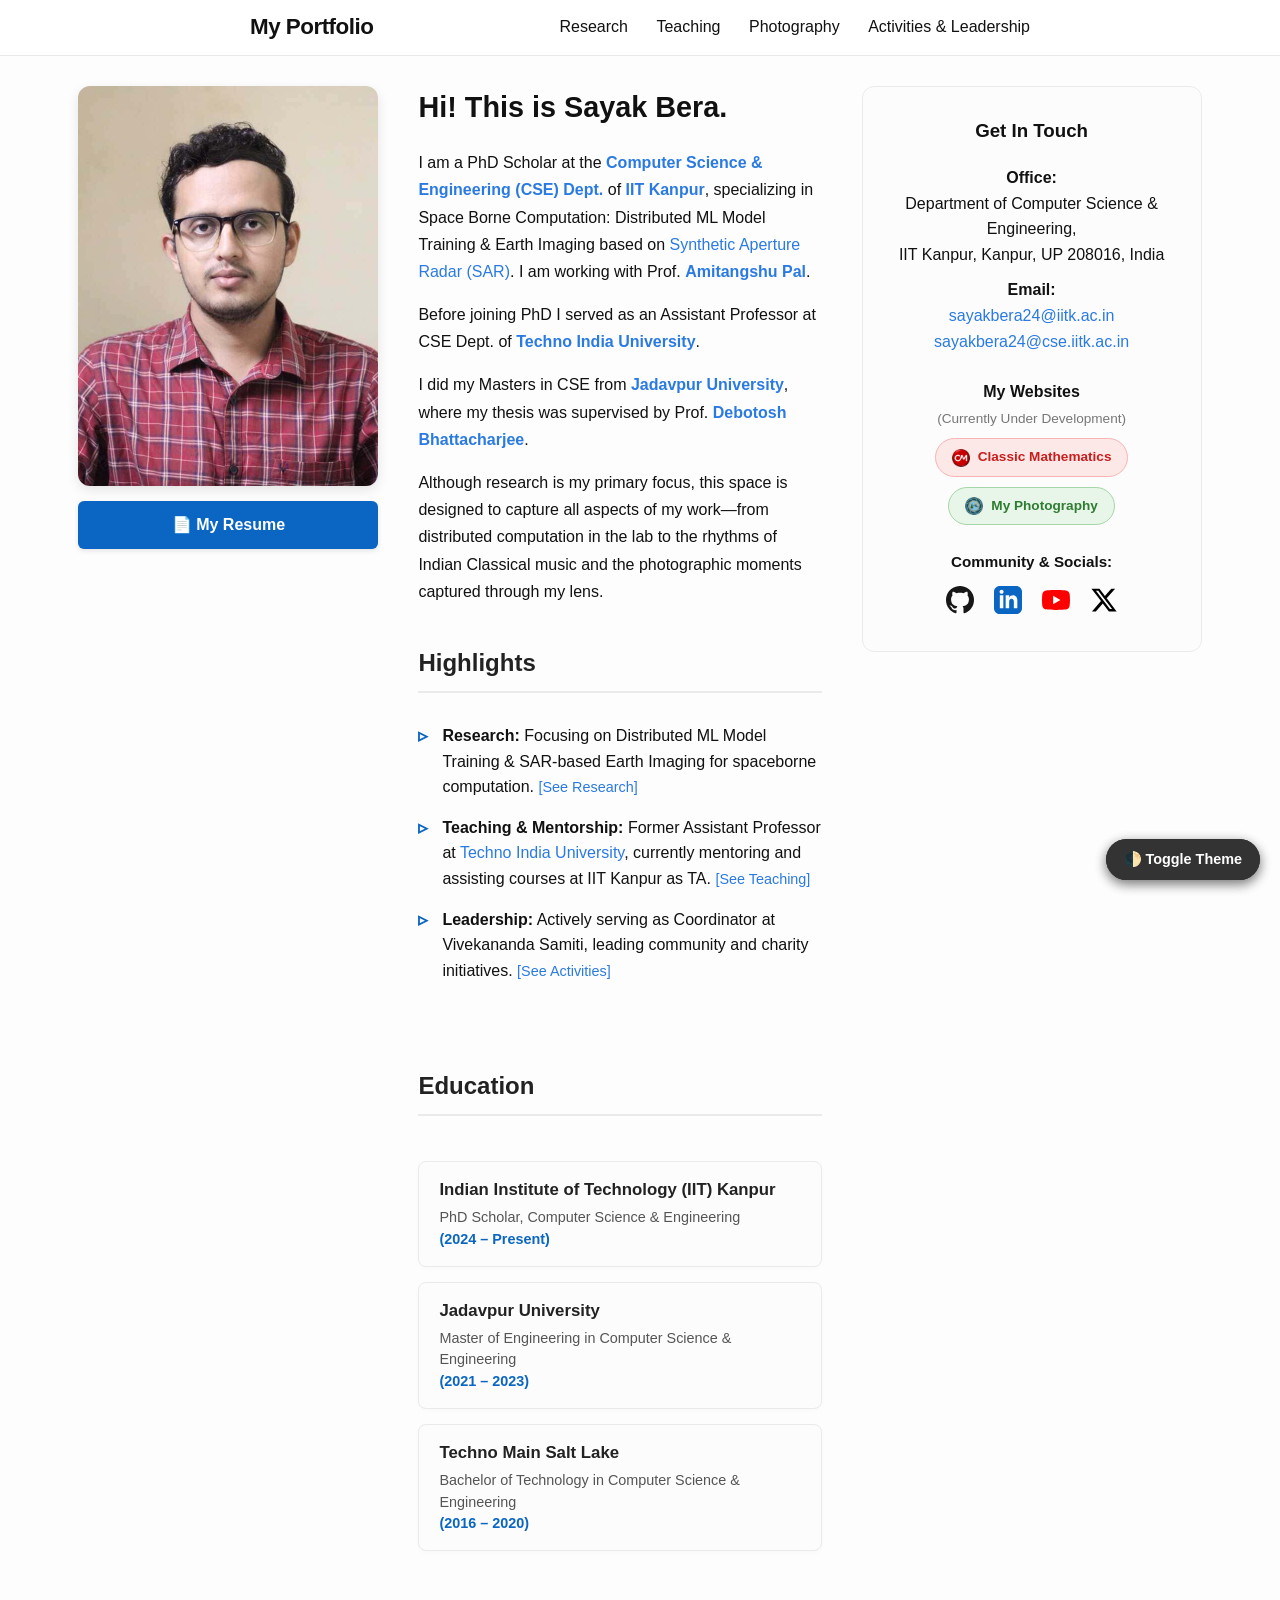
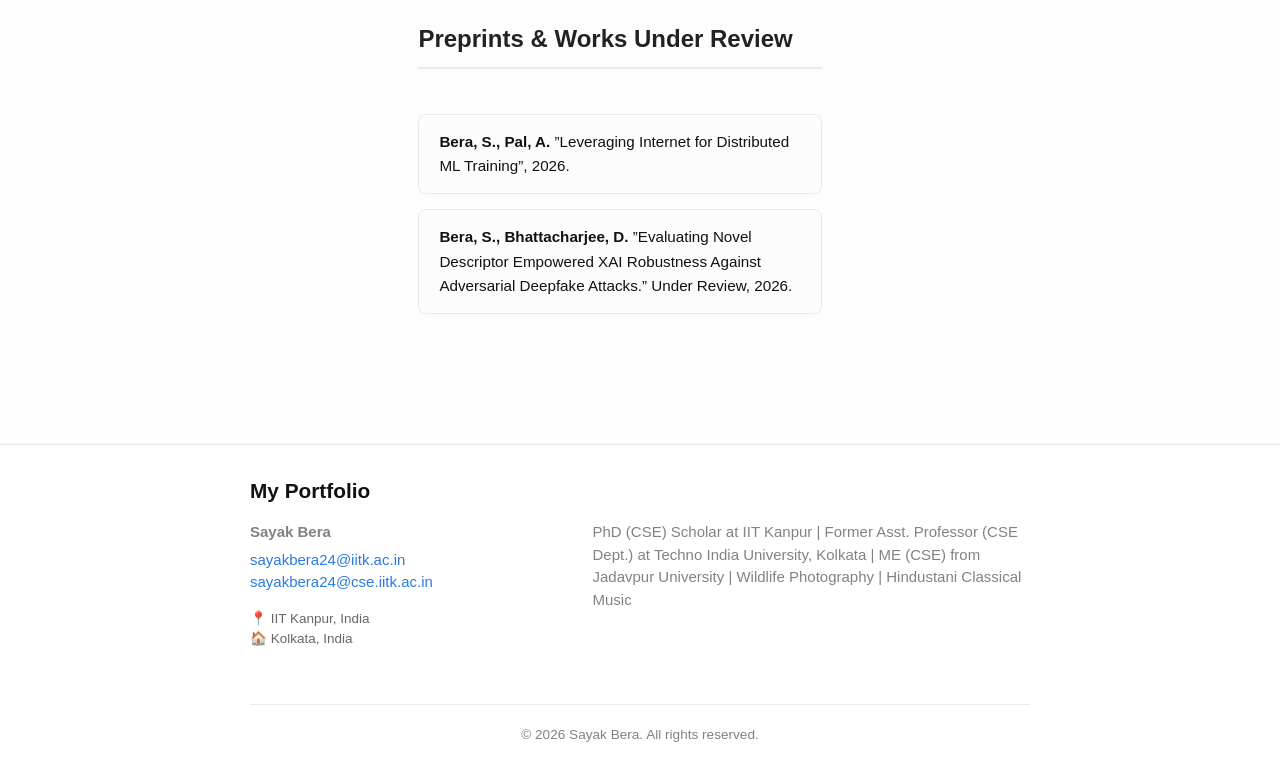
==== commit c05362e7: "Updated YT channel & Video Links" ====
--- a/index.html
+++ b/index.html
@@ -55,7 +55,7 @@
       <div class="hero-middle">
         
         <div class="hero-bio">
-          <h3 style="margin-top: 0; font-size: 1.8em; margin-bottom: 20px;">Hi! I am <strong>Sayak Bera</strong>.</h3>
+          <h3 style="margin-top: 0; font-size: 1.8em; margin-bottom: 20px;">Hi! This is <strong>Sayak Bera</strong>.</h3>
           <p>I am a PhD Scholar at the <a href="https://www.cse.iitk.ac.in/index.html" target="_blank" style="text-decoration: none; font-weight: bold;">Computer Science &amp; Engineering (CSE) Dept.</a> of <a href="https://www.iitk.ac.in" target="_blank" style="text-decoration: none; font-weight: bold;">IIT Kanpur</a>, specializing in Space Borne Computation: Distributed ML Model Training &amp; Earth Imaging based on <a href="https://en.wikipedia.org/wiki/Synthetic-aperture_radar" target="_blank">Synthetic Aperture Radar (SAR)</a>. I am working with Prof. <a href="https://www.cse.iitk.ac.in/users/amitangshu/" target="_blank" style="text-decoration: none; font-weight: bold;">Amitangshu Pal</a>.</p>
           <p>Before joining PhD I served as an Assistant Professor at CSE Dept. of <a href="https://www.technoindiauniversity.ac.in/" target="_blank" style="text-decoration: none; font-weight: bold;">Techno India University</a>.</p>
           <p>I did my Masters in CSE from <a href="https://jadavpuruniversity.in/" target="_blank" style="text-decoration: none; font-weight: bold;">Jadavpur University</a>, where my thesis was supervised by Prof. <a href="https://scholar.google.com/citations?user=hI7_HFMAAAAJ&hl=en" target="_blank" style="text-decoration: none; font-weight: bold;">Debotosh Bhattacharjee</a>.</p>
@@ -66,7 +66,7 @@
           <h3 class="section-title" style="margin-top: 10px;">Highlights</h3>
           <ul class="highlights-list">
             <li><strong>Research:</strong> Focusing on Distributed ML Model Training &amp; SAR-based Earth Imaging for spaceborne computation. <a href="/research.html" style="font-size: 0.9em;">[See Research]</a></li>
-            <li><strong>Teaching & Mentorship:</strong> Former Assistant Professor at <a href="https://www.technoindiauniversity.ac.in/" target="_blank" style="text-decoration: none; font-weight: bold;">Techno India University</a>, currently mentoring and assisting courses at IIT Kanpur as TA. <a href="/teaching.html" style="font-size: 0.9em;">[See Teaching]</a></li>
+            <li><strong>Teaching & Mentorship:</strong> Former Assistant Professor at <a href="https://www.technoindiauniversity.ac.in/" target="_blank">Techno India University</a>, currently mentoring and assisting courses at IIT Kanpur as TA. <a href="/teaching.html" style="font-size: 0.9em;">[See Teaching]</a></li>
             <li><strong>Leadership:</strong> Actively serving as Coordinator at Vivekananda Samiti, leading community and charity initiatives. <a href="/activity.html" style="font-size: 0.9em;">[See Activities]</a></li>
             <!-- <li><strong>Arts & Media:</strong> Dedicated Hindustani Classical Vocalist and theatrical performer.</li> -->
           </ul>
@@ -142,7 +142,7 @@
             <a href="https://linkedin.com/in/sayakbera" target="_blank" title="LinkedIn" class="social-icon icon-linkedin">
               <svg xmlns="http://www.w3.org/2000/svg" width="28" height="28" viewBox="0 0 24 24" fill="currentColor"><path d="M19 0h-14c-2.761 0-5 2.239-5 5v14c0 2.761 2.239 5 5 5h14c2.762 0 5-2.239 5-5v-14c0-2.761-2.238-5-5-5zm-11 19h-3v-11h3v11zm-1.5-12.268c-.966 0-1.75-.79-1.75-1.764s.784-1.764 1.75-1.764 1.75.79 1.75 1.764-.783 1.764-1.75 1.764zm13.5 12.268h-3v-5.604c0-3.368-4-3.113-4 0v5.604h-3v-11h3v1.765c1.396-2.586 7-2.777 7 2.476v6.759z"/></svg>
             </a>
-            <a href="http://www.youtube.com/@sayak_bera" target="_blank" title="YouTube" class="social-icon icon-youtube">
+            <a href="http://www.youtube.com/@SayakBera" target="_blank" title="YouTube" class="social-icon icon-youtube">
               <svg xmlns="http://www.w3.org/2000/svg" width="28" height="28" viewBox="0 0 24 24" fill="currentColor"><path d="M23.498 6.186a3.016 3.016 0 0 0-2.122-2.136C19.505 3.5 12 3.5 12 3.5s-7.505 0-9.377.55a3.016 3.016 0 0 0-2.122 2.136C0 8.07 0 12 0 12s0 3.93.498 5.814a3.016 3.016 0 0 0 2.122 2.136c1.871.55 9.377.55 9.377.55s7.505 0 9.377-.55a3.016 3.016 0 0 0 2.122-2.136C24 15.93 24 12 24 12s0-3.93-.502-5.814zM9.545 15.568V8.432L15.818 12l-6.273 3.568z"/></svg>
             </a>
             <a href="https://x.com/iamsayakb" target="_blank" title="X (Twitter)" class="social-icon icon-x">
